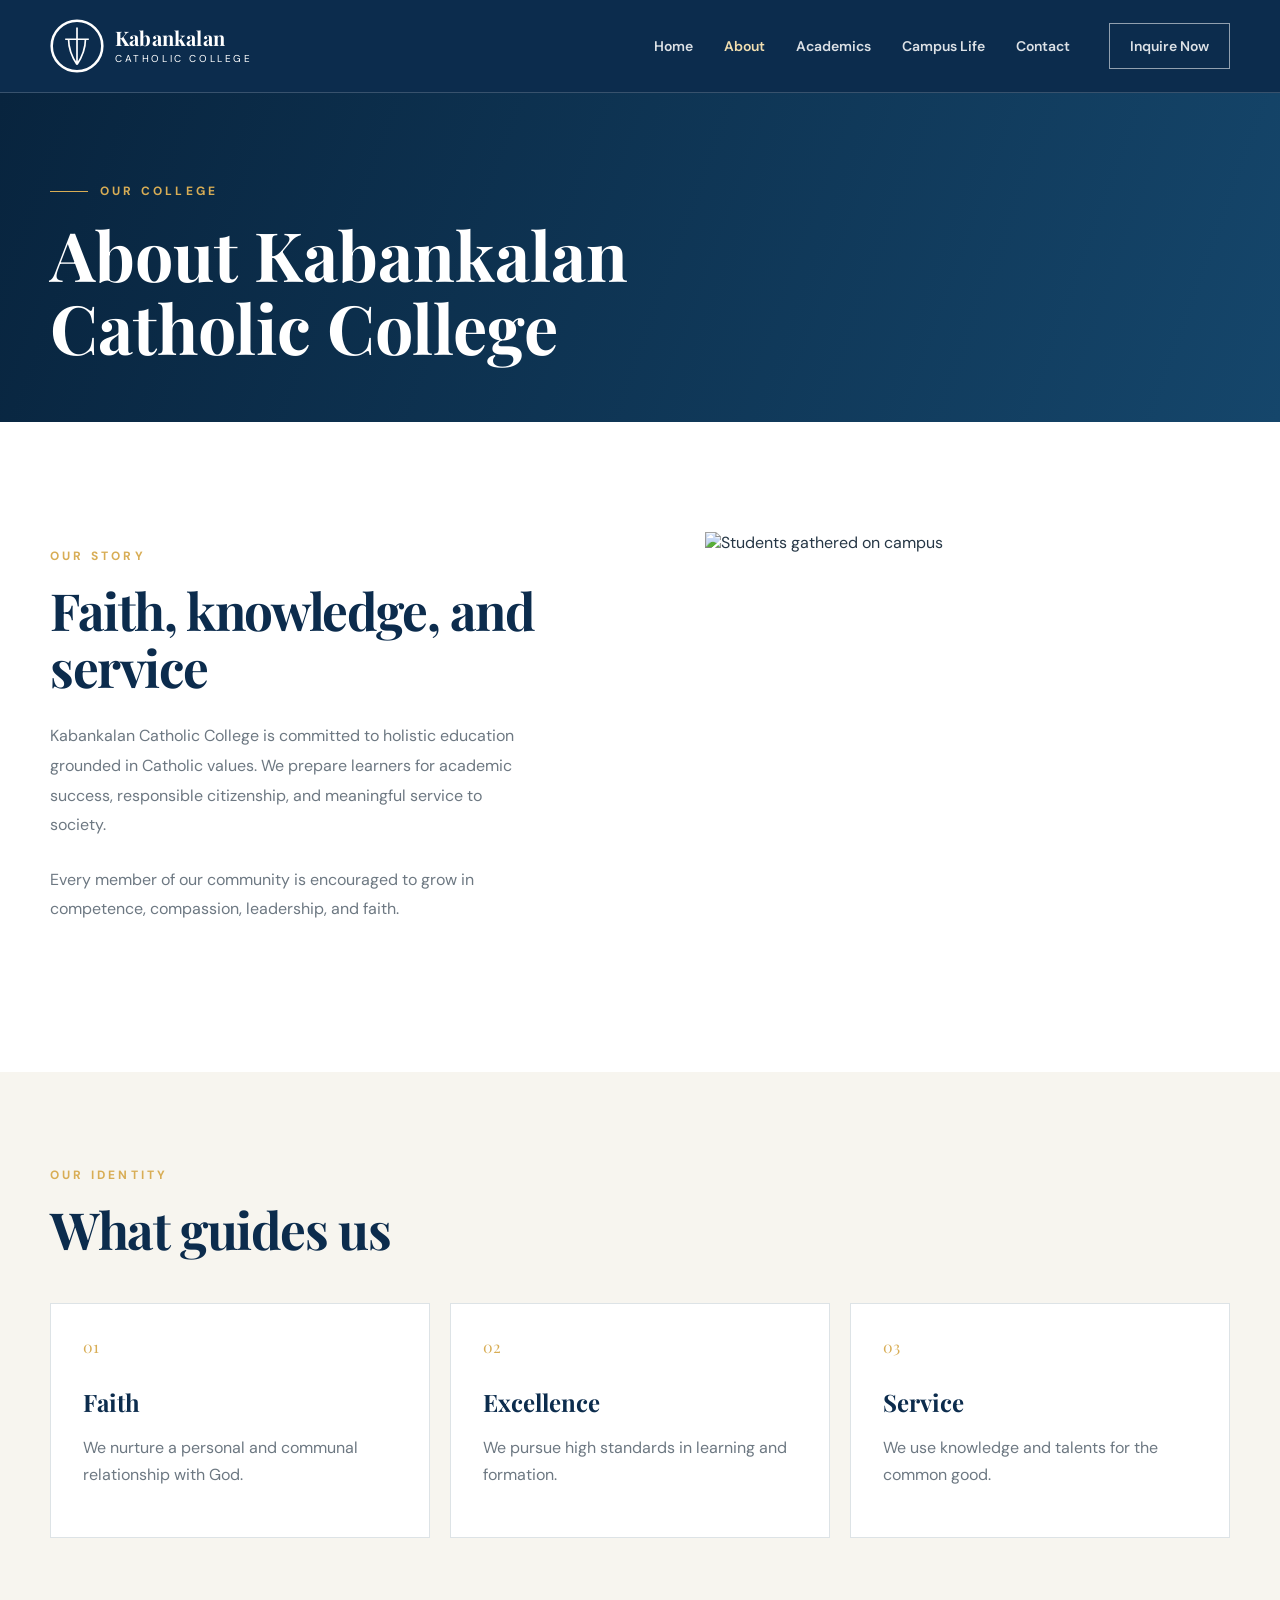
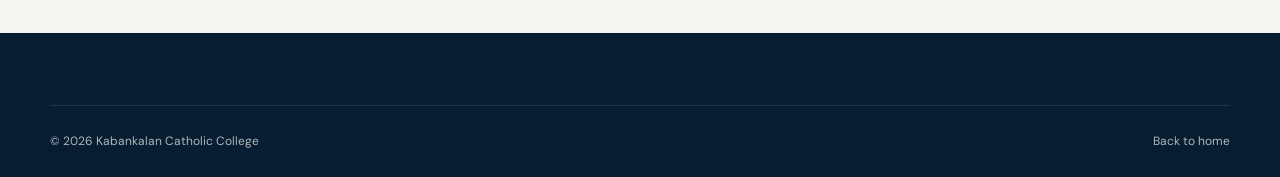
==== about.html @ bc752199 "first" ====
<!DOCTYPE html>
<html lang="en">
<head>
  <meta charset="UTF-8"><meta name="viewport" content="width=device-width, initial-scale=1.0">
  <title>About KCC | Kabankalan Catholic College</title>
  <link href="https://fonts.googleapis.com/css2?family=DM+Sans:wght@400;500;600;700&family=Playfair+Display:wght@600;700&display=swap" rel="stylesheet">
  <link rel="stylesheet" href="assets/css/style.css">
</head>
<body>
  <header class="site-header inner-header"><nav class="nav container">
    <a class="brand" href="index.html"><span class="brand-mark" aria-hidden="true"><svg viewBox="0 0 64 64"><circle cx="32" cy="32" r="30" fill="none" stroke="currentColor" stroke-width="3"/><path d="M32 10v44M18 24h28M22 24c0 12 4 21 10 30M42 24c0 12-4 21-10 30" fill="none" stroke="currentColor" stroke-width="2"/></svg></span><span class="brand-copy"><strong>Kabankalan</strong><span>Catholic College</span></span></a>
    <button class="menu-toggle" type="button" aria-expanded="false" aria-controls="nav-links"><span></span><span></span><span></span></button>
    <div class="nav-links" id="nav-links"><a href="index.html">Home</a><a class="active" href="about.html">About</a><a href="courses.html">Academics</a><a href="events.html">Campus Life</a><a href="contact.html">Contact</a><a class="nav-cta" href="contact.html">Inquire Now</a></div>
  </nav></header>
  <main>
    <section class="page-hero"><div class="container"><p class="eyebrow"><span></span> Our College</p><h1>About Kabankalan Catholic College</h1></div></section>
    <section class="section"><div class="container welcome-grid">
      <div class="welcome-copy reveal"><p class="section-kicker">Our story</p><h2>Faith, knowledge, and service</h2><p>Kabankalan Catholic College is committed to holistic education grounded in Catholic values. We prepare learners for academic success, responsible citizenship, and meaningful service to society.</p><p>Every member of our community is encouraged to grow in competence, compassion, leadership, and faith.</p></div>
      <div class="welcome-visual reveal"><div class="image-card image-card-main"><img src="https://images.unsplash.com/photo-1523240795612-9a054b0db644?auto=format&fit=crop&w=900&q=85" alt="Students gathered on campus"></div></div>
    </div></section>
    <section class="values-section"><div class="container"><div class="section-heading reveal"><div><p class="section-kicker">Our identity</p><h2>What guides us</h2></div></div><div class="values-grid"><article><span>01</span><h3>Faith</h3><p>We nurture a personal and communal relationship with God.</p></article><article><span>02</span><h3>Excellence</h3><p>We pursue high standards in learning and formation.</p></article><article><span>03</span><h3>Service</h3><p>We use knowledge and talents for the common good.</p></article></div></div></section>
  </main>
  <footer class="footer"><div class="container footer-bottom"><span>© <span id="year"></span> Kabankalan Catholic College</span><a href="index.html">Back to home</a></div></footer>
  <script src="assets/js/main.js"></script>
</body></html>
---- assets/css/style.css ----
:root {
  --navy: #0c2c4d;
  --navy-dark: #08243e;
  --gold: #d8ad55;
  --gold-light: #f2dfb0;
  --cream: #f7f5ef;
  --white: #ffffff;
  --text: #263746;
  --muted: #6d7882;
  --line: #dde3e6;
}

* { box-sizing: border-box; }
html { scroll-behavior: smooth; }
body {
  margin: 0;
  font-family: "DM Sans", sans-serif;
  color: var(--text);
  background: var(--white);
  -webkit-font-smoothing: antialiased;
}
a { color: inherit; text-decoration: none; }
img { display: block; width: 100%; }
.container { width: min(1180px, calc(100% - 48px)); margin: 0 auto; }
.section { padding: 110px 0; }

.site-header {
  position: absolute;
  z-index: 20;
  width: 100%;
  border-bottom: 1px solid rgba(255,255,255,.18);
}
.nav { height: 92px; display: flex; align-items: center; justify-content: space-between; }
.brand { display: flex; align-items: center; gap: 11px; color: var(--white); }
.brand-mark { width: 54px; height: 54px; display: grid; place-items: center; }
.brand-mark svg { width: 100%; }
.brand-copy { display: flex; flex-direction: column; line-height: 1; }
.brand-copy strong { font-family: "Playfair Display", serif; font-size: 20px; letter-spacing: .2px; }
.brand-copy span { margin-top: 6px; text-transform: uppercase; font-size: 10px; letter-spacing: 2.6px; }
.nav-links { display: flex; align-items: center; gap: 31px; color: rgba(255,255,255,.86); font-size: 14px; font-weight: 600; }
.nav-links a { transition: color .2s; }
.nav-links a:hover, .nav-links a.active { color: var(--gold-light); }
.nav-cta { border: 1px solid rgba(255,255,255,.55); padding: 13px 20px; margin-left: 8px; }
.nav-cta:hover { background: var(--white); color: var(--navy) !important; }
.menu-toggle { display: none; }

.hero { position: relative; min-height: 720px; height: 90vh; max-height: 820px; overflow: hidden; color: var(--white); }
.hero-image {
  position: absolute; inset: 0;
  background: url("https://images.unsplash.com/photo-1523240795612-9a054b0db644?auto=format&fit=crop&w=1800&q=88") center 42%/cover no-repeat;
  transform: scale(1.02);
}
.hero-overlay { position: absolute; inset: 0; background: linear-gradient(90deg, rgba(5,31,53,.93) 0%, rgba(7,39,67,.72) 44%, rgba(7,39,67,.18) 78%); }
.hero-content { position: relative; z-index: 2; height: 100%; display: flex; flex-direction: column; justify-content: center; padding-top: 58px; }
.eyebrow, .section-kicker { margin: 0 0 18px; color: var(--gold); text-transform: uppercase; letter-spacing: 3.2px; font-size: 12px; font-weight: 700; }
.eyebrow { display: flex; align-items: center; gap: 12px; }
.eyebrow span { width: 38px; height: 1px; background: var(--gold); }
.hero h1 { margin: 0; max-width: 760px; font-family: "Playfair Display", serif; font-size: clamp(54px, 6vw, 82px); line-height: 1.02; letter-spacing: -2.5px; }
.hero h1 em { color: var(--gold-light); font-weight: 600; }
.hero-lead { max-width: 590px; margin: 24px 0 34px; color: rgba(255,255,255,.82); font-size: 18px; line-height: 1.65; }
.hero-actions { display: flex; gap: 14px; }
.button { min-height: 54px; display: inline-flex; align-items: center; justify-content: center; gap: 24px; padding: 0 24px; font-size: 14px; font-weight: 700; transition: .25s ease; }
.button-primary { background: var(--gold); color: var(--navy-dark); }
.button-primary:hover { background: #e6bc67; transform: translateY(-2px); }
.button-ghost { border: 1px solid rgba(255,255,255,.42); color: var(--white); gap: 11px; }
.button-ghost:hover { background: rgba(255,255,255,.1); }
.play-icon { width: 29px; height: 29px; display: grid; place-items: center; border: 1px solid rgba(255,255,255,.7); border-radius: 50%; font-size: 8px; padding-left: 2px; }
.hero-scroll { position: absolute; z-index: 3; right: 38px; bottom: 36px; display: flex; align-items: center; gap: 14px; transform: rotate(90deg) translateX(-100%); transform-origin: right bottom; text-transform: uppercase; font-size: 9px; letter-spacing: 3px; }
.scroll-line { width: 55px; height: 1px; background: rgba(255,255,255,.55); }

.welcome-grid { display: grid; grid-template-columns: .9fr 1.1fr; gap: 95px; align-items: center; }
.welcome-copy h2, .section-heading h2, .campus-copy h2, .cta-inner h2 { margin: 0; font-family: "Playfair Display", serif; color: var(--navy); font-size: clamp(38px, 4vw, 54px); line-height: 1.12; letter-spacing: -1.4px; }
.welcome-copy > p:not(.section-kicker) { margin: 25px 0 22px; color: var(--muted); line-height: 1.85; font-size: 16px; }
.text-link { display: inline-flex; align-items: center; gap: 20px; color: var(--navy); font-weight: 700; border-bottom: 1px solid var(--gold); padding-bottom: 7px; }
.text-link span { color: var(--gold); }
.welcome-visual { position: relative; min-height: 430px; }
.image-card-main { width: 88%; height: 430px; margin-left: auto; overflow: hidden; }
.image-card-main img { height: 100%; object-fit: cover; }
.faith-card { position: absolute; left: 0; bottom: -30px; width: 220px; min-height: 150px; background: var(--navy); color: var(--white); padding: 27px 28px; display: flex; flex-direction: column; }
.faith-card strong { margin-top: 12px; font-family: "Playfair Display", serif; font-size: 17px; }
.faith-card small { margin-top: 8px; color: rgba(255,255,255,.65); line-height: 1.5; }
.faith-icon { color: var(--gold); font-size: 20px; }

.stats { background: var(--navy); color: var(--white); }
.stats-grid { display: grid; grid-template-columns: repeat(4, 1fr); }
.stats-grid div { min-height: 145px; display: flex; flex-direction: column; justify-content: center; align-items: center; border-right: 1px solid rgba(255,255,255,.12); }
.stats-grid div:last-child { border-right: 0; }
.stats-grid strong { color: var(--gold-light); font-family: "Playfair Display", serif; font-size: 38px; }
.stats-grid span { margin-top: 7px; color: rgba(255,255,255,.68); font-size: 12px; text-transform: uppercase; letter-spacing: 1.8px; }

.academics { background: var(--cream); }
.section-heading { display: flex; align-items: flex-end; justify-content: space-between; margin-bottom: 45px; }
.section-heading h2 { max-width: 600px; }
.program-grid { display: grid; grid-template-columns: repeat(3, 1fr); gap: 20px; }
.program-card { position: relative; min-height: 330px; padding: 38px 34px 32px; background: var(--white); border: 1px solid var(--line); transition: .25s ease; }
.program-card:hover { transform: translateY(-7px); box-shadow: 0 20px 45px rgba(12,44,77,.09); }
.program-card.featured { background: var(--navy); border-color: var(--navy); color: var(--white); }
.program-icon { width: 48px; height: 48px; color: var(--gold); }
.program-icon svg { width: 100%; fill: none; stroke: currentColor; stroke-width: 1.6; stroke-linecap: round; stroke-linejoin: round; }
.program-card > span { position: absolute; right: 30px; top: 32px; color: #b8c1c7; font-family: "Playfair Display", serif; font-size: 14px; }
.program-card.featured > span { color: rgba(255,255,255,.35); }
.program-card h3 { margin: 31px 0 12px; font-family: "Playfair Display", serif; color: var(--navy); font-size: 24px; }
.program-card.featured h3 { color: var(--white); }
.program-card p { min-height: 68px; margin: 0 0 20px; color: var(--muted); line-height: 1.65; font-size: 14px; }
.program-card.featured p { color: rgba(255,255,255,.68); }
.program-card a { color: var(--navy); font-size: 13px; font-weight: 700; }
.program-card.featured a { color: var(--gold-light); }

.campus { display: grid; grid-template-columns: 1.15fr .85fr; min-height: 520px; background: var(--navy); }
.campus-image { min-height: 520px; overflow: hidden; }
.campus-image img { height: 100%; object-fit: cover; }
.campus-copy { display: flex; flex-direction: column; justify-content: center; align-items: flex-start; padding: 70px 9%; color: var(--white); }
.section-kicker.light { color: var(--gold); }
.campus-copy h2 { color: var(--white); }
.campus-copy p:not(.section-kicker) { max-width: 480px; margin: 22px 0 31px; color: rgba(255,255,255,.68); line-height: 1.8; }
.button-light { border: 1px solid rgba(255,255,255,.5); color: var(--white); }
.button-light:hover { background: var(--white); color: var(--navy); }

.cta-section { padding: 72px 0; background: var(--white); }
.cta-inner { display: flex; align-items: center; justify-content: space-between; }
.cta-inner h2 { font-size: 48px; }
.cta-inner .section-kicker { margin-bottom: 10px; }

.footer { background: #071d31; color: rgba(255,255,255,.68); padding-top: 72px; }
.footer-grid { display: grid; grid-template-columns: 2fr 1fr 1fr 1.35fr; gap: 50px; padding-bottom: 55px; }
.brand-light { margin-bottom: 20px; }
.footer-brand p { max-width: 280px; line-height: 1.7; font-size: 14px; }
.footer-grid h3 { margin: 8px 0 22px; color: var(--white); font-size: 12px; text-transform: uppercase; letter-spacing: 2px; }
.footer-grid div:not(.footer-brand) { display: flex; flex-direction: column; }
.footer-grid div:not(.footer-brand) a { margin-bottom: 12px; font-size: 14px; }
.footer-grid div:not(.footer-brand) p { margin: 0 0 12px; line-height: 1.8; font-size: 14px; }
.footer-grid a:hover { color: var(--gold-light); }
.footer-bottom { height: 72px; border-top: 1px solid rgba(255,255,255,.1); display: flex; align-items: center; justify-content: space-between; font-size: 12px; }
.footer-bottom div { display: flex; gap: 25px; }

.reveal { opacity: 0; transform: translateY(18px); transition: opacity .7s ease, transform .7s ease; }
.reveal.visible { opacity: 1; transform: translateY(0); }

.inner-header { position: relative; background: var(--navy); }
.page-hero { min-height: 300px; display: flex; align-items: flex-end; padding: 90px 0 58px; background: linear-gradient(110deg, var(--navy-dark), #15466b); color: var(--white); }
.page-hero h1 { max-width: 800px; margin: 0; font-family: "Playfair Display", serif; font-size: clamp(44px, 6vw, 68px); line-height: 1.08; }
.values-section { padding: 95px 0; background: var(--cream); }
.values-grid, .fee-grid, .faculty-grid { display: grid; grid-template-columns: repeat(3, 1fr); gap: 20px; }
.values-grid article, .fee-grid article, .faculty-grid article { min-height: 220px; padding: 32px; background: var(--white); border: 1px solid var(--line); }
.values-grid article span { color: var(--gold); font-family: "Playfair Display", serif; }
.values-grid h3, .fee-grid h3, .faculty-grid h3 { margin: 28px 0 10px; color: var(--navy); font-family: "Playfair Display", serif; font-size: 24px; }
.values-grid p, .fee-grid p, .faculty-grid p { color: var(--muted); line-height: 1.7; }
.detail-grid { display: grid; grid-template-columns: 1.4fr .6fr; gap: 70px; align-items: start; }
.detail-grid h2, .contact-grid h2 { margin: 0 0 20px; color: var(--navy); font-family: "Playfair Display", serif; font-size: 48px; }
.detail-grid > div > p:not(.section-kicker), .contact-grid > div > p { color: var(--muted); line-height: 1.8; }
.detail-list { margin: 28px 0 0; padding: 0; list-style: none; display: grid; grid-template-columns: repeat(2, 1fr); gap: 14px; }
.detail-list li { padding: 14px 16px; background: var(--cream); border-left: 3px solid var(--gold); }
.admission-card { padding: 38px; background: var(--navy); color: var(--white); }
.admission-card h3 { margin: 0 0 12px; font-family: "Playfair Display", serif; font-size: 28px; }
.admission-card p:not(.section-kicker) { color: rgba(255,255,255,.68); line-height: 1.7; }
.admission-card .button { margin-top: 12px; }
.contact-grid { display: grid; grid-template-columns: .85fr 1.15fr; gap: 80px; }
.contact-details { display: grid; gap: 16px; margin-top: 32px; }
.contact-details div { display: flex; flex-direction: column; border-left: 2px solid var(--gold); padding-left: 16px; }
.contact-details small { color: var(--muted); margin-bottom: 5px; }
.contact-details strong { color: var(--navy); }
.contact-form { display: grid; gap: 16px; padding: 38px; background: var(--cream); }
.contact-form label { display: grid; gap: 8px; color: var(--navy); font-size: 13px; font-weight: 700; }
.contact-form input, .contact-form select, .contact-form textarea { width: 100%; border: 1px solid var(--line); background: var(--white); padding: 14px 15px; font: inherit; color: var(--text); outline: none; }
.contact-form input:focus, .contact-form select:focus, .contact-form textarea:focus { border-color: var(--gold); }
.contact-form .button { border: 0; cursor: pointer; }
.faculty-avatar { width: 72px; height: 72px; display: grid; place-items: center; border-radius: 50%; background: var(--navy); color: var(--gold-light); font-family: "Playfair Display", serif; font-size: 20px; }

@media (max-width: 980px) {
  .nav-links { gap: 18px; }
  .nav-links a:not(.nav-cta) { display: none; }
  .hero { height: 700px; min-height: 650px; }
  .welcome-grid { gap: 45px; }
  .footer-grid { grid-template-columns: 1.7fr 1fr 1fr; }
  .footer-grid > div:last-child { display: none; }
}

@media (max-width: 720px) {
  .container { width: min(100% - 32px, 1180px); }
  .section { padding: 78px 0; }
  .nav { height: 78px; }
  .brand-mark { width: 44px; height: 44px; }
  .brand-copy strong { font-size: 17px; }
  .brand-copy span { font-size: 8px; }
  .menu-toggle { width: 44px; height: 44px; display: flex; flex-direction: column; align-items: center; justify-content: center; gap: 5px; border: 0; background: transparent; }
  .menu-toggle span { width: 24px; height: 2px; background: var(--white); transition: .25s; }
  .nav-links { position: absolute; top: 78px; left: 16px; right: 16px; display: none; flex-direction: column; align-items: stretch; gap: 0; padding: 12px 20px 20px; background: var(--navy-dark); box-shadow: 0 16px 40px rgba(0,0,0,.2); }
  .nav-links.open { display: flex; }
  .nav-links a:not(.nav-cta) { display: block; padding: 13px 0; border-bottom: 1px solid rgba(255,255,255,.08); }
  .nav-cta { margin: 12px 0 0; text-align: center; }
  .hero { height: 680px; min-height: 620px; }
  .hero-overlay { background: linear-gradient(90deg, rgba(5,31,53,.91), rgba(7,39,67,.5)); }
  .hero-content { padding-top: 35px; }
  .hero h1 { font-size: clamp(43px, 13vw, 58px); letter-spacing: -1.5px; }
  .hero-lead { max-width: 460px; font-size: 16px; }
  .hero-actions { flex-direction: column; align-items: flex-start; }
  .button { min-height: 52px; }
  .hero-scroll { display: none; }
  .welcome-grid { grid-template-columns: 1fr; }
  .welcome-copy { padding-right: 10px; }
  .welcome-visual { min-height: 390px; }
  .image-card-main { height: 390px; width: 92%; }
  .faith-card { width: 190px; min-height: 135px; }
  .stats-grid { grid-template-columns: repeat(2, 1fr); }
  .stats-grid div:nth-child(2) { border-right: 0; }
  .stats-grid div { min-height: 125px; }
  .stats-grid div:nth-child(-n+2) { border-bottom: 1px solid rgba(255,255,255,.12); }
  .stats-grid strong { font-size: 32px; }
  .stats-grid span { font-size: 10px; }
  .section-heading { align-items: flex-start; flex-direction: column; gap: 24px; }
  .program-grid { grid-template-columns: 1fr; }
  .program-card { min-height: 300px; }
  .campus { grid-template-columns: 1fr; }
  .campus-image { min-height: 360px; height: 360px; }
  .campus-copy { padding: 70px 32px; }
  .cta-inner { align-items: flex-start; flex-direction: column; gap: 30px; }
  .cta-inner h2 { font-size: 40px; }
  .footer-grid { grid-template-columns: 1fr 1fr; }
  .footer-brand { grid-column: 1 / -1; }
  .footer-grid > div:nth-child(3) { display: none; }
  .footer-bottom { height: 82px; }
}
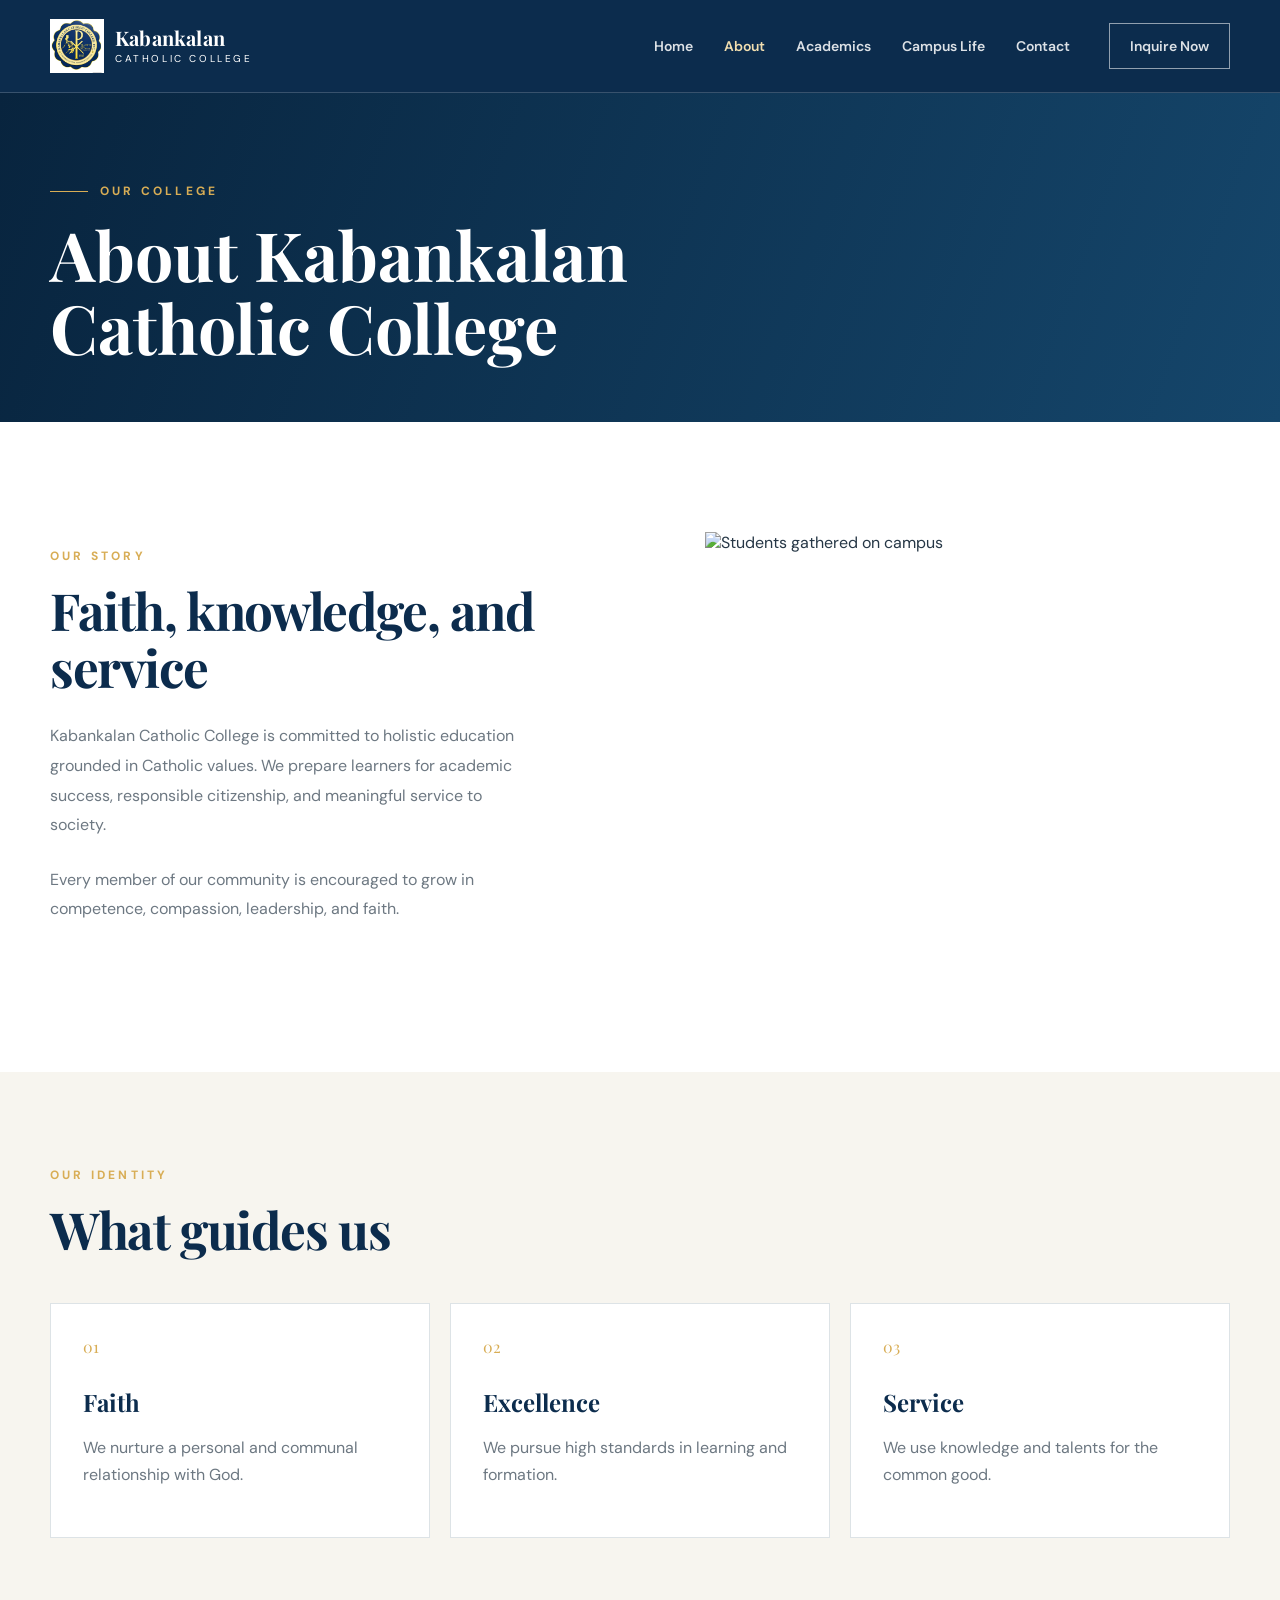
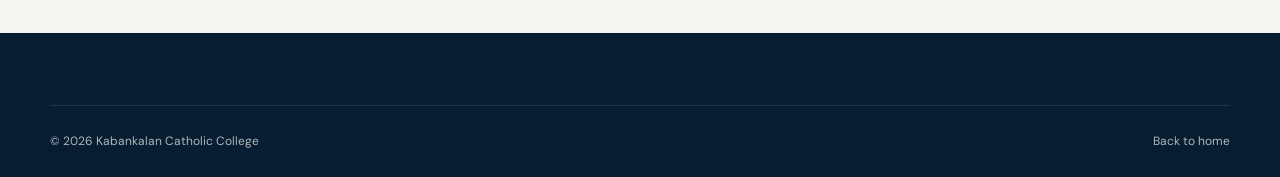
==== commit 8ddba3c7: "adding logo" ====
--- a/about.html
+++ b/about.html
@@ -9,7 +9,7 @@
 </head>
 <body>
   <header class="site-header inner-header"><nav class="nav container">
-    <a class="brand" href="index.html"><span class="brand-mark" aria-hidden="true"><svg viewBox="0 0 64 64"><circle cx="32" cy="32" r="30" fill="none" stroke="currentColor" stroke-width="3"/><path d="M32 10v44M18 24h28M22 24c0 12 4 21 10 30M42 24c0 12-4 21-10 30" fill="none" stroke="currentColor" stroke-width="2"/></svg></span><span class="brand-copy"><strong>Kabankalan</strong><span>Catholic College</span></span></a>
+    <a class="brand" href="index.html"><span class="brand-mark"><img src="assets/images/kcc-logo.png" alt=""></span><span class="brand-copy"><strong>Kabankalan</strong><span>Catholic College</span></span></a>
     <button class="menu-toggle" type="button" aria-expanded="false" aria-controls="nav-links"><span></span><span></span><span></span></button>
     <div class="nav-links" id="nav-links"><a href="index.html">Home</a><a class="active" href="about.html">About</a><a href="courses.html">Academics</a><a href="events.html">Campus Life</a><a href="contact.html">Contact</a><a class="nav-cta" href="contact.html">Inquire Now</a></div>
   </nav></header>
--- a/assets/css/style.css
+++ b/assets/css/style.css
@@ -33,7 +33,7 @@
 .nav { height: 92px; display: flex; align-items: center; justify-content: space-between; }
 .brand { display: flex; align-items: center; gap: 11px; color: var(--white); }
 .brand-mark { width: 54px; height: 54px; display: grid; place-items: center; }
-.brand-mark svg { width: 100%; }
+.brand-mark svg, .brand-mark img { width: 100%; height: 100%; object-fit: contain; }
 .brand-copy { display: flex; flex-direction: column; line-height: 1; }
 .brand-copy strong { font-family: "Playfair Display", serif; font-size: 20px; letter-spacing: .2px; }
 .brand-copy span { margin-top: 6px; text-transform: uppercase; font-size: 10px; letter-spacing: 2.6px; }
